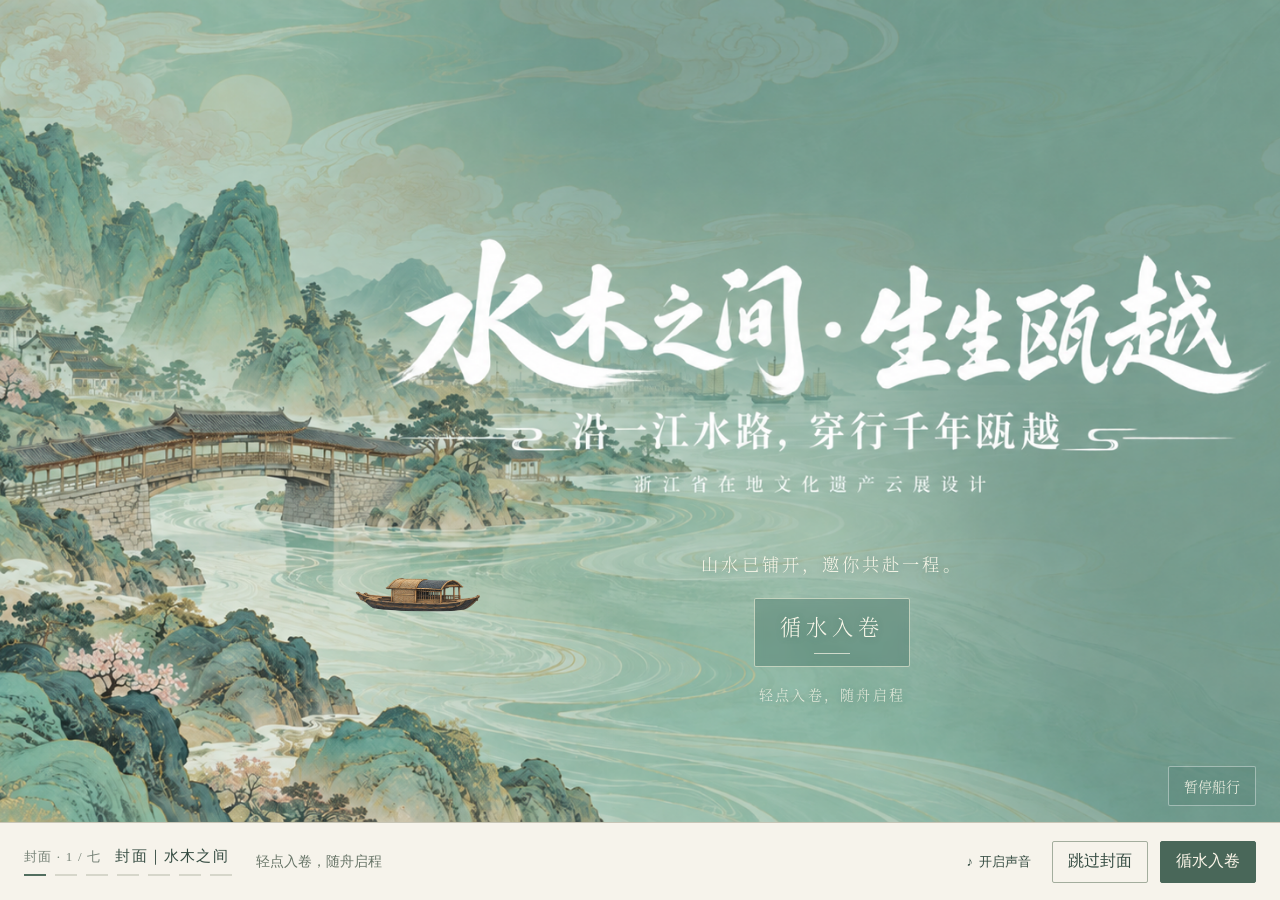
==== index.html @ fab0ccfa "上传完整网站" ====
<!doctype html>
<html lang="zh-CN">
<head>
  <meta charset="utf-8"><meta name="viewport" content="width=device-width,initial-scale=1">
  <meta name="theme-color" content="#609b8f">
  <meta name="description" content="沿一江水路，穿行千年瓯越。从山海序章走入木活字造句体验。">
  <title>水木之间 · 生生瓯越</title>
  <link rel="stylesheet" href="shell.css">
</head>
<body>
<iframe id="journeyFrame" title="瓯越行旅画卷" allow="autoplay; fullscreen" src="cover.html"></iframe>
<footer class="river-nav" aria-label="行旅导航"><div class="route-info"><span id="routeCount">封面 · 1 / 七</span><span id="routeTitle">封面｜水木之间</span><div id="routeDots" class="route-dots" role="progressbar" aria-label="行旅进度" aria-valuemin="1" aria-valuemax="7" aria-valuenow="1" aria-valuetext="封面｜水木之间"></div></div><p id="routeHint" class="route-hint" role="status">轻点入卷，随舟启程</p><div class="route-actions"><button id="soundToggle" type="button" aria-pressed="false">开启声音</button><button id="routePrevious" type="button" hidden>上一程</button><button id="routeSkip" type="button" hidden>跳过本篇</button><button id="routeNext" type="button">循水入卷</button></div></footer>
<script src="journey-audio.js"></script><script src="shell.js"></script>
</body></html>
---- shell.css ----
*{box-sizing:border-box}html,body{margin:0;width:100%;height:100%;overflow:hidden}body{display:flex;flex-direction:column;background:#edf0e8;color:#344b41;font-family:'Songti SC',SimSun,serif}#journeyFrame{display:block;width:100%;flex:1;min-height:0;border:0;background:#94b8a8}.river-nav{flex:none;min-height:78px;padding:12px 24px max(12px,env(safe-area-inset-bottom));display:flex;align-items:center;gap:24px;background:#f6f3eb;border-top:1px solid #c8c6b7;z-index:10}.route-info{min-width:185px;display:grid;grid-template-columns:auto 1fr;gap:8px 14px;align-items:center;font-size:15px;letter-spacing:.08em}#routeCount{font-size:13px;color:#758176}.route-dots{grid-column:1/-1;display:flex;gap:9px}.route-dots i{width:22px;height:2px;background:#d6d6ca}.route-dots i.past{background:#9cae9f}.route-dots i.active{background:#526e5f}.route-hint{flex:1;font-size:14px;line-height:1.7;margin:0;color:#687568}.route-actions{display:flex;align-items:center;gap:12px;flex-shrink:0}button{font:inherit;cursor:pointer;min-height:42px;border:1px solid #a3ad9d;background:transparent;color:inherit;padding:9px 15px;border-radius:2px;white-space:nowrap}button:disabled{opacity:.5;cursor:default}button[hidden]{display:none}#routeNext{background:#496759;color:#fcf6e9;border-color:#496759}#soundToggle{font-size:13px;border-color:transparent;padding:8px}#soundToggle:before{content:'♪';display:inline-block;margin-right:6px}button:focus-visible{outline:2px solid #855e43;outline-offset:3px}@media(max-width:850px){.river-nav{gap:10px;flex-wrap:wrap;padding:10px 14px}.route-info{min-width:0;flex:1;font-size:14px}.route-hint{order:3;flex-basis:100%;font-size:12px;line-height:1.45}.route-actions{gap:6px}button{font-size:13px;padding:8px 10px}#soundToggle{font-size:12px;padding:5px}.route-dots{gap:5px}.route-dots i{width:15px}}@media(max-width:420px){.route-info{font-size:13px;gap:6px}#routeCount{font-size:11px}#routeTitle{max-width:128px}.route-actions{gap:2px}button{padding:7px}#routePrevious{font-size:12px}}
@media(max-width:600px){.route-actions{flex-basis:100%;flex-wrap:wrap;justify-content:flex-end}.route-hint{display:none}#routeNext{flex:1}.route-info{flex-basis:100%}}
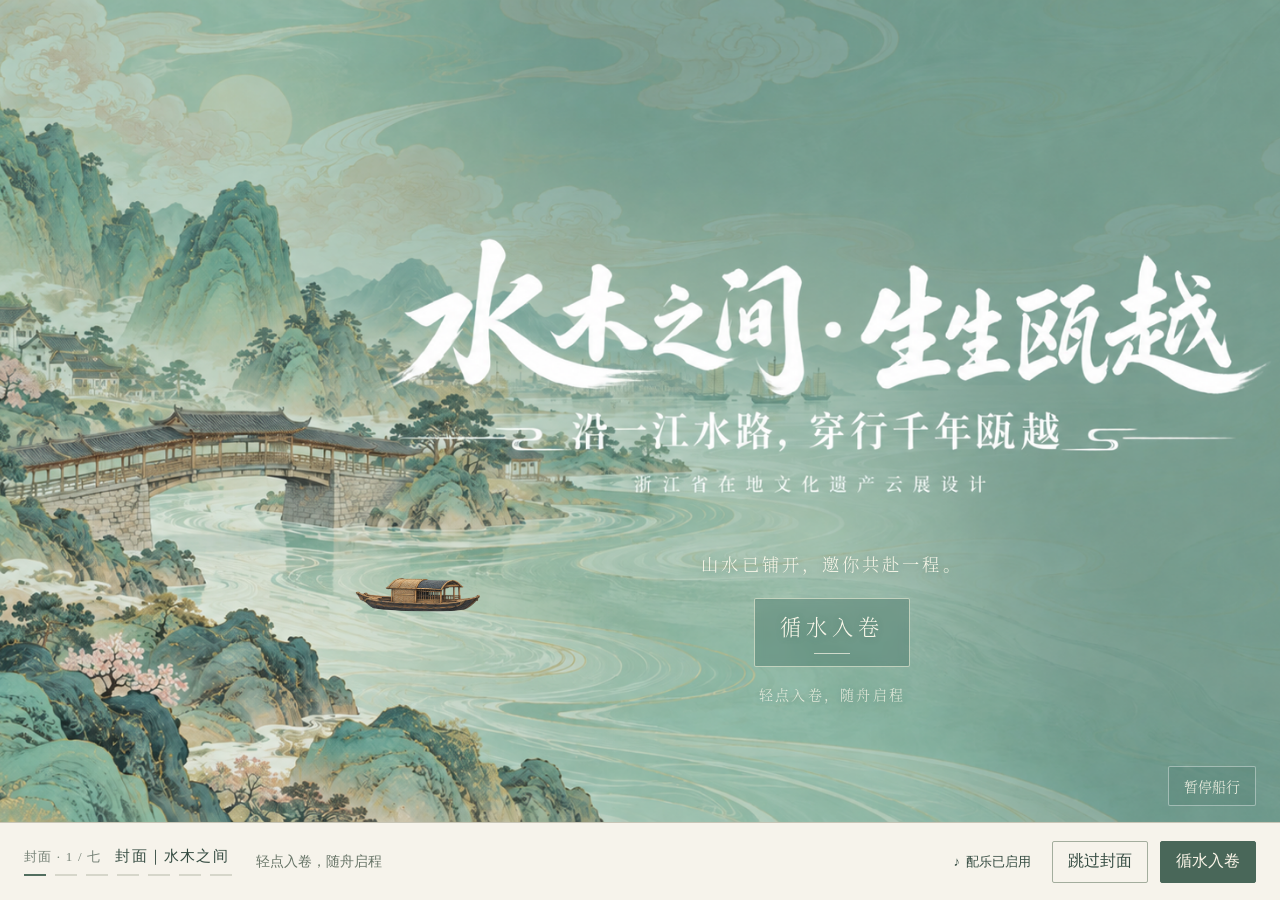
==== commit 51aaf4b8: "优化手机适配与默认音乐" ====
--- a/index.html
+++ b/index.html
@@ -1,14 +1,14 @@
 <!doctype html>
 <html lang="zh-CN">
 <head>
-  <meta charset="utf-8"><meta name="viewport" content="width=device-width,initial-scale=1">
+  <meta charset="utf-8"><meta name="viewport" content="width=device-width,initial-scale=1,viewport-fit=cover">
   <meta name="theme-color" content="#609b8f">
   <meta name="description" content="沿一江水路，穿行千年瓯越。从山海序章走入木活字造句体验。">
   <title>水木之间 · 生生瓯越</title>
-  <link rel="stylesheet" href="shell.css">
+  <link rel="stylesheet" href="shell.css?v=20261013-mobile1">
 </head>
 <body>
 <iframe id="journeyFrame" title="瓯越行旅画卷" allow="autoplay; fullscreen" src="cover.html"></iframe>
 <footer class="river-nav" aria-label="行旅导航"><div class="route-info"><span id="routeCount">封面 · 1 / 七</span><span id="routeTitle">封面｜水木之间</span><div id="routeDots" class="route-dots" role="progressbar" aria-label="行旅进度" aria-valuemin="1" aria-valuemax="7" aria-valuenow="1" aria-valuetext="封面｜水木之间"></div></div><p id="routeHint" class="route-hint" role="status">轻点入卷，随舟启程</p><div class="route-actions"><button id="soundToggle" type="button" aria-pressed="false">开启声音</button><button id="routePrevious" type="button" hidden>上一程</button><button id="routeSkip" type="button" hidden>跳过本篇</button><button id="routeNext" type="button">循水入卷</button></div></footer>
-<script src="journey-audio.js"></script><script src="shell.js"></script>
+<script src="journey-audio.js?v=20261013-mobile1"></script><script src="shell.js?v=20261013-mobile1"></script>
 </body></html>
--- a/shell.css
+++ b/shell.css
@@ -1,2 +1,14 @@
 *{box-sizing:border-box}html,body{margin:0;width:100%;height:100%;overflow:hidden}body{display:flex;flex-direction:column;background:#edf0e8;color:#344b41;font-family:'Songti SC',SimSun,serif}#journeyFrame{display:block;width:100%;flex:1;min-height:0;border:0;background:#94b8a8}.river-nav{flex:none;min-height:78px;padding:12px 24px max(12px,env(safe-area-inset-bottom));display:flex;align-items:center;gap:24px;background:#f6f3eb;border-top:1px solid #c8c6b7;z-index:10}.route-info{min-width:185px;display:grid;grid-template-columns:auto 1fr;gap:8px 14px;align-items:center;font-size:15px;letter-spacing:.08em}#routeCount{font-size:13px;color:#758176}.route-dots{grid-column:1/-1;display:flex;gap:9px}.route-dots i{width:22px;height:2px;background:#d6d6ca}.route-dots i.past{background:#9cae9f}.route-dots i.active{background:#526e5f}.route-hint{flex:1;font-size:14px;line-height:1.7;margin:0;color:#687568}.route-actions{display:flex;align-items:center;gap:12px;flex-shrink:0}button{font:inherit;cursor:pointer;min-height:42px;border:1px solid #a3ad9d;background:transparent;color:inherit;padding:9px 15px;border-radius:2px;white-space:nowrap}button:disabled{opacity:.5;cursor:default}button[hidden]{display:none}#routeNext{background:#496759;color:#fcf6e9;border-color:#496759}#soundToggle{font-size:13px;border-color:transparent;padding:8px}#soundToggle:before{content:'♪';display:inline-block;margin-right:6px}button:focus-visible{outline:2px solid #855e43;outline-offset:3px}@media(max-width:850px){.river-nav{gap:10px;flex-wrap:wrap;padding:10px 14px}.route-info{min-width:0;flex:1;font-size:14px}.route-hint{order:3;flex-basis:100%;font-size:12px;line-height:1.45}.route-actions{gap:6px}button{font-size:13px;padding:8px 10px}#soundToggle{font-size:12px;padding:5px}.route-dots{gap:5px}.route-dots i{width:15px}}@media(max-width:420px){.route-info{font-size:13px;gap:6px}#routeCount{font-size:11px}#routeTitle{max-width:128px}.route-actions{gap:2px}button{padding:7px}#routePrevious{font-size:12px}}
 @media(max-width:600px){.route-actions{flex-basis:100%;flex-wrap:wrap;justify-content:flex-end}.route-hint{display:none}#routeNext{flex:1}.route-info{flex-basis:100%}}
+/* A true viewport-height shell keeps the frame above, not behind, mobile navigation. */
+html,body{height:100%;height:100dvh}#journeyFrame{height:0;flex:1 1 0;min-width:0}
+@media(max-width:600px){
+ .river-nav{min-height:0;gap:8px;padding:8px 12px max(8px,env(safe-area-inset-bottom));align-items:stretch}
+ .route-info{grid-template-columns:auto minmax(0,1fr);gap:5px 10px;font-size:13px;letter-spacing:0;min-width:0}
+ #routeCount{font-size:11px;white-space:nowrap}#routeTitle{max-width:none;overflow-wrap:anywhere}
+ .route-dots{gap:6px}.route-dots i{width:18px}
+ .route-actions{display:flex;flex-wrap:nowrap;flex-basis:100%;width:100%;gap:5px;align-items:stretch}
+ .route-actions button{min-height:44px;font-size:12px;padding:7px 8px;letter-spacing:0}
+ #soundToggle{font-size:11px;padding:7px 4px;min-width:70px}
+ #routePrevious,#routeSkip{flex:none;font-size:12px}#routeNext{min-width:0;white-space:normal;line-height:1.4;flex:1}
+}
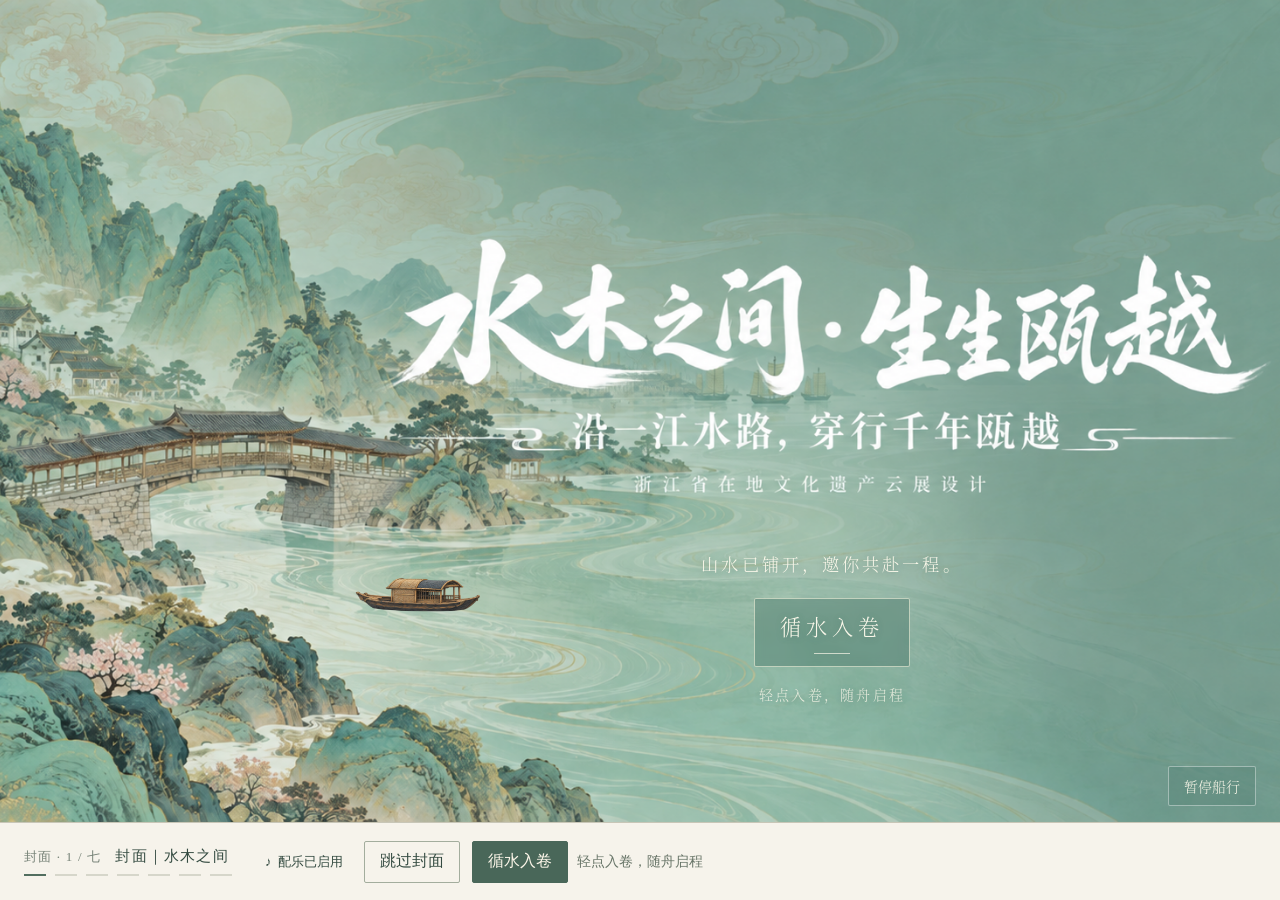
==== commit 79495b5a: "活字" ====
--- a/index.html
+++ b/index.html
@@ -5,10 +5,10 @@
   <meta name="theme-color" content="#609b8f">
   <meta name="description" content="沿一江水路，穿行千年瓯越。从山海序章走入木活字造句体验。">
   <title>水木之间 · 生生瓯越</title>
-  <link rel="stylesheet" href="shell.css?v=20261013-mobile1">
+  <link rel="stylesheet" href="shell.css?v=20261014-layout2">
 </head>
 <body>
-<iframe id="journeyFrame" title="瓯越行旅画卷" allow="autoplay; fullscreen" src="cover.html"></iframe>
+<iframe id="journeyFrame" title="瓯越行旅画卷" allow="autoplay; fullscreen" src="about:blank"></iframe>
 <footer class="river-nav" aria-label="行旅导航"><div class="route-info"><span id="routeCount">封面 · 1 / 七</span><span id="routeTitle">封面｜水木之间</span><div id="routeDots" class="route-dots" role="progressbar" aria-label="行旅进度" aria-valuemin="1" aria-valuemax="7" aria-valuenow="1" aria-valuetext="封面｜水木之间"></div></div><p id="routeHint" class="route-hint" role="status">轻点入卷，随舟启程</p><div class="route-actions"><button id="soundToggle" type="button" aria-pressed="false">开启声音</button><button id="routePrevious" type="button" hidden>上一程</button><button id="routeSkip" type="button" hidden>跳过本篇</button><button id="routeNext" type="button">循水入卷</button></div></footer>
-<script src="journey-audio.js?v=20261013-mobile1"></script><script src="shell.js?v=20261013-mobile1"></script>
+<script src="journey-audio.js?v=20261014-layout2"></script><script src="shell.js?v=20261014-layout2"></script>
 </body></html>
--- a/shell.css
+++ b/shell.css
@@ -1,4 +1,4 @@
-*{box-sizing:border-box}html,body{margin:0;width:100%;height:100%;overflow:hidden}body{display:flex;flex-direction:column;background:#edf0e8;color:#344b41;font-family:'Songti SC',SimSun,serif}#journeyFrame{display:block;width:100%;flex:1;min-height:0;border:0;background:#94b8a8}.river-nav{flex:none;min-height:78px;padding:12px 24px max(12px,env(safe-area-inset-bottom));display:flex;align-items:center;gap:24px;background:#f6f3eb;border-top:1px solid #c8c6b7;z-index:10}.route-info{min-width:185px;display:grid;grid-template-columns:auto 1fr;gap:8px 14px;align-items:center;font-size:15px;letter-spacing:.08em}#routeCount{font-size:13px;color:#758176}.route-dots{grid-column:1/-1;display:flex;gap:9px}.route-dots i{width:22px;height:2px;background:#d6d6ca}.route-dots i.past{background:#9cae9f}.route-dots i.active{background:#526e5f}.route-hint{flex:1;font-size:14px;line-height:1.7;margin:0;color:#687568}.route-actions{display:flex;align-items:center;gap:12px;flex-shrink:0}button{font:inherit;cursor:pointer;min-height:42px;border:1px solid #a3ad9d;background:transparent;color:inherit;padding:9px 15px;border-radius:2px;white-space:nowrap}button:disabled{opacity:.5;cursor:default}button[hidden]{display:none}#routeNext{background:#496759;color:#fcf6e9;border-color:#496759}#soundToggle{font-size:13px;border-color:transparent;padding:8px}#soundToggle:before{content:'♪';display:inline-block;margin-right:6px}button:focus-visible{outline:2px solid #855e43;outline-offset:3px}@media(max-width:850px){.river-nav{gap:10px;flex-wrap:wrap;padding:10px 14px}.route-info{min-width:0;flex:1;font-size:14px}.route-hint{order:3;flex-basis:100%;font-size:12px;line-height:1.45}.route-actions{gap:6px}button{font-size:13px;padding:8px 10px}#soundToggle{font-size:12px;padding:5px}.route-dots{gap:5px}.route-dots i{width:15px}}@media(max-width:420px){.route-info{font-size:13px;gap:6px}#routeCount{font-size:11px}#routeTitle{max-width:128px}.route-actions{gap:2px}button{padding:7px}#routePrevious{font-size:12px}}
+*{box-sizing:border-box}html,body{margin:0;width:100%;height:100%;overflow:hidden}body{display:flex;flex-direction:column;background:#edf0e8;color:#344b41;font-family:'Songti SC',SimSun,serif}#journeyFrame{display:block;width:100%;flex:1;min-height:0;border:0;background:#94b8a8}.river-nav{flex:none;min-height:78px;padding:12px 24px max(12px,env(safe-area-inset-bottom));display:flex;align-items:center;gap:24px;background:#f6f3eb;border-top:1px solid #c8c6b7;z-index:10}.route-info{min-width:185px;display:grid;grid-template-columns:auto 1fr;gap:8px 14px;align-items:center;font-size:15px;letter-spacing:.08em}#routeCount{font-size:13px;color:#758176}.route-dots{grid-column:1/-1;display:flex;gap:9px}.route-dots i{width:22px;height:2px;background:#d6d6ca}.route-dots i.past{background:#9cae9f}.route-dots i.active{background:#526e5f}.route-hint{flex:1;text-align:center;font-size:14px;line-height:1.7;margin:0;color:#687568}.route-actions{display:flex;align-items:center;gap:12px;flex-shrink:0}button{font:inherit;cursor:pointer;min-height:42px;border:1px solid #a3ad9d;background:transparent;color:inherit;padding:9px 15px;border-radius:2px;white-space:nowrap}button:disabled{opacity:.5;cursor:default}button[hidden]{display:none}#routeNext{background:#496759;color:#fcf6e9;border-color:#496759}#soundToggle{font-size:13px;border-color:transparent;padding:8px}#soundToggle:before{content:'♪';display:inline-block;margin-right:6px}button:focus-visible{outline:2px solid #855e43;outline-offset:3px}@media(min-width:851px){.river-nav{position:relative}.route-hint{position:absolute;left:50%;transform:translateX(-50%);width:max-content;max-width:calc(100% - 540px)}}@media(max-width:850px){.route-hint{position:static;transform:none;width:auto;max-width:none}}@media(max-width:850px){.river-nav{gap:10px;flex-wrap:wrap;padding:10px 14px}.route-info{min-width:0;flex:1;font-size:14px}.route-hint{order:3;flex-basis:100%;font-size:12px;line-height:1.45}.route-actions{gap:6px}button{font-size:13px;padding:8px 10px}#soundToggle{font-size:12px;padding:5px}.route-dots{gap:5px}.route-dots i{width:15px}}@media(max-width:420px){.route-info{font-size:13px;gap:6px}#routeCount{font-size:11px}#routeTitle{max-width:128px}.route-actions{gap:2px}button{padding:7px}#routePrevious{font-size:12px}}
 @media(max-width:600px){.route-actions{flex-basis:100%;flex-wrap:wrap;justify-content:flex-end}.route-hint{display:none}#routeNext{flex:1}.route-info{flex-basis:100%}}
 /* A true viewport-height shell keeps the frame above, not behind, mobile navigation. */
 html,body{height:100%;height:100dvh}#journeyFrame{height:0;flex:1 1 0;min-width:0}
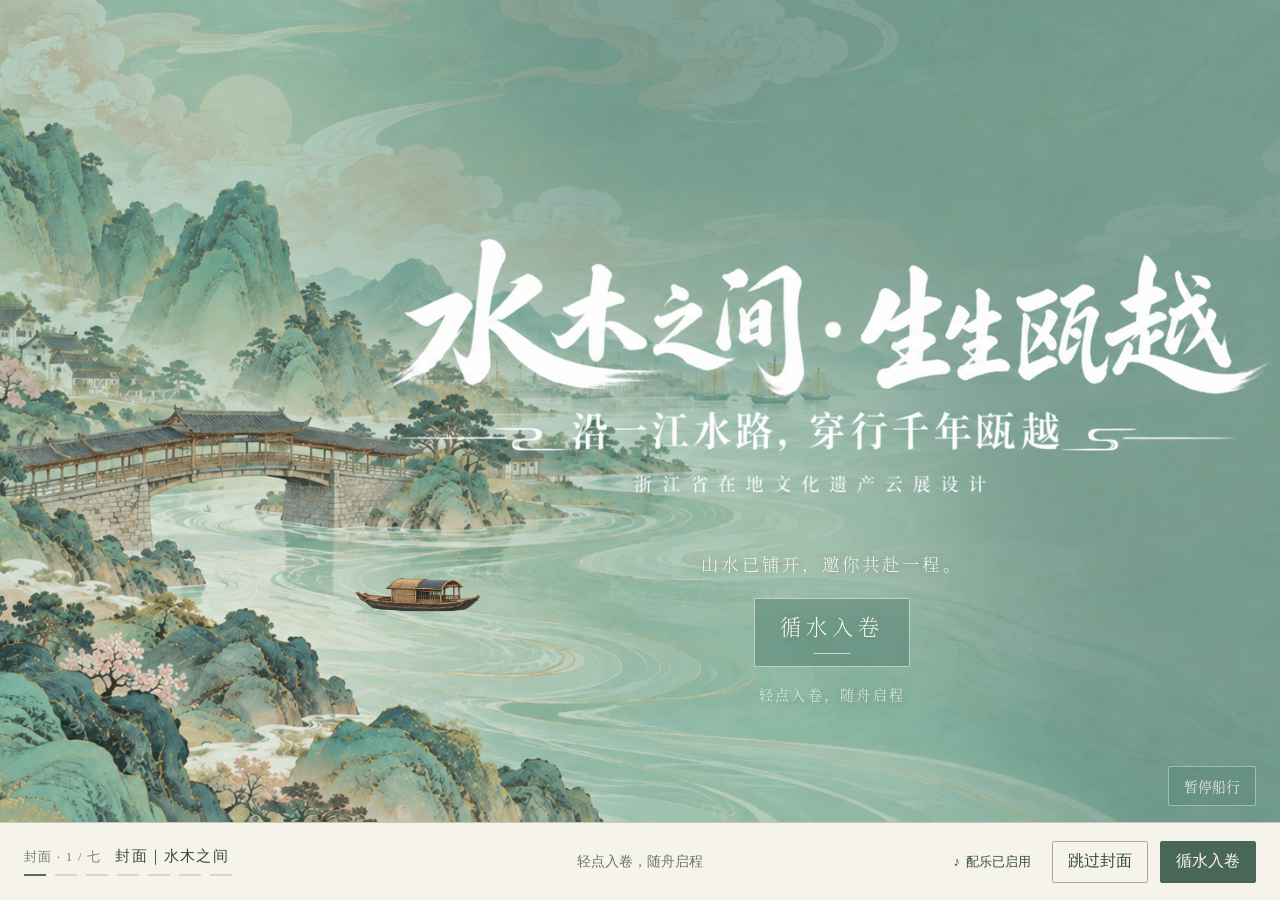
==== commit 17aad1c5: "活字2" ====
--- a/index.html
+++ b/index.html
@@ -5,10 +5,10 @@
   <meta name="theme-color" content="#609b8f">
   <meta name="description" content="沿一江水路，穿行千年瓯越。从山海序章走入木活字造句体验。">
   <title>水木之间 · 生生瓯越</title>
-  <link rel="stylesheet" href="shell.css?v=20261014-layout2">
+  <link rel="stylesheet" href="shell.css?v=20261014-layout3">
 </head>
 <body>
 <iframe id="journeyFrame" title="瓯越行旅画卷" allow="autoplay; fullscreen" src="about:blank"></iframe>
 <footer class="river-nav" aria-label="行旅导航"><div class="route-info"><span id="routeCount">封面 · 1 / 七</span><span id="routeTitle">封面｜水木之间</span><div id="routeDots" class="route-dots" role="progressbar" aria-label="行旅进度" aria-valuemin="1" aria-valuemax="7" aria-valuenow="1" aria-valuetext="封面｜水木之间"></div></div><p id="routeHint" class="route-hint" role="status">轻点入卷，随舟启程</p><div class="route-actions"><button id="soundToggle" type="button" aria-pressed="false">开启声音</button><button id="routePrevious" type="button" hidden>上一程</button><button id="routeSkip" type="button" hidden>跳过本篇</button><button id="routeNext" type="button">循水入卷</button></div></footer>
-<script src="journey-audio.js?v=20261014-layout2"></script><script src="shell.js?v=20261014-layout2"></script>
+<script src="journey-audio.js?v=20261014-layout3"></script><script src="shell.js?v=20261014-layout3"></script>
 </body></html>
--- a/shell.css
+++ b/shell.css
@@ -12,3 +12,5 @@
  #soundToggle{font-size:11px;padding:7px 4px;min-width:70px}
  #routePrevious,#routeSkip{flex:none;font-size:12px}#routeNext{min-width:0;white-space:normal;line-height:1.4;flex:1}
 }
+
+.route-actions{margin-left:auto}.route-hint[hidden]{display:none}
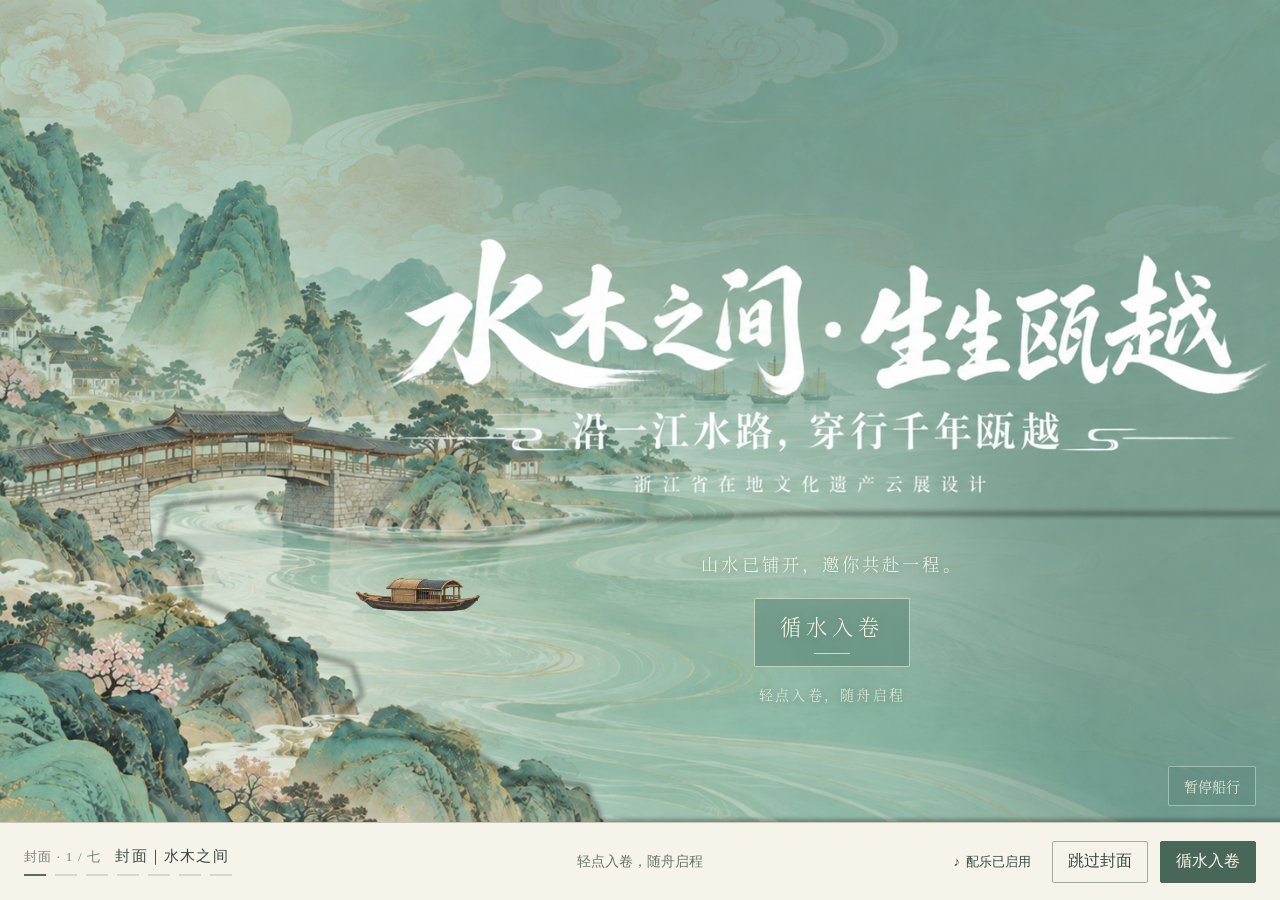
==== commit 540bfb59: "修复全章手机端布局与行舟热点适配" ====
--- a/index.html
+++ b/index.html
@@ -6,7 +6,7 @@
   <meta name="description" content="沿一江水路，穿行千年瓯越。从山海序章走入木活字造句体验。">
   <title>水木之间 · 生生瓯越</title>
   <link rel="stylesheet" href="shell.css?v=20261014-layout3">
-</head>
+<link rel="stylesheet" href="mobile-layout.css?v=20261018-mobile2"><script src="mobile-layout.js?v=20261018-mobile2" defer></script></head>
 <body>
 <iframe id="journeyFrame" title="瓯越行旅画卷" allow="autoplay; fullscreen" src="about:blank"></iframe>
 <footer class="river-nav" aria-label="行旅导航"><div class="route-info"><span id="routeCount">封面 · 1 / 七</span><span id="routeTitle">封面｜水木之间</span><div id="routeDots" class="route-dots" role="progressbar" aria-label="行旅进度" aria-valuemin="1" aria-valuemax="7" aria-valuenow="1" aria-valuetext="封面｜水木之间"></div></div><p id="routeHint" class="route-hint" role="status">轻点入卷，随舟启程</p><div class="route-actions"><button id="soundToggle" type="button" aria-pressed="false">开启声音</button><button id="routePrevious" type="button" hidden>上一程</button><button id="routeSkip" type="button" hidden>跳过本篇</button><button id="routeNext" type="button">循水入卷</button></div></footer>
--- a/mobile-layout.css
+++ b/mobile-layout.css
@@ -0,0 +1,152 @@
+/* The desktop composition is unchanged; mobile controls use document flow. */
+@media(max-width:760px){
+ html[data-mobile-page]{scrollbar-gutter:auto;overflow-x:hidden}
+ html[data-mobile-page] body{max-width:100%;overflow-x:hidden;-webkit-text-size-adjust:100%;text-size-adjust:100%}
+ html[data-mobile-page] input[type=text],html[data-mobile-page] textarea{font-size:16px}
+ html[data-mobile-page] button,html[data-mobile-page] a{touch-action:manipulation}
+ html[data-mobile-page=shell] .river-nav{padding:6px 10px max(6px,env(safe-area-inset-bottom));gap:6px}
+ html[data-mobile-page=shell] .route-info{display:flex;align-items:center;gap:7px;font-size:12px;min-height:18px}
+ html[data-mobile-page=shell] #routeCount{font-size:10px;flex:none}
+ html[data-mobile-page=shell] #routeTitle{font-size:12px;flex:1;min-width:0;overflow:hidden;text-overflow:ellipsis;white-space:nowrap}
+ html[data-mobile-page=shell] .route-dots{display:flex;gap:4px;flex:none}
+ html[data-mobile-page=shell] .route-dots i{width:9px;height:2px}
+ html[data-mobile-page=shell] .route-actions{gap:5px}
+ html[data-mobile-page=shell] .route-actions button{min-height:42px;padding:6px 7px;font-size:12px}
+ html[data-mobile-page=shell] #soundToggle{min-width:58px;font-size:10px;padding-inline:2px}
+ html[data-mobile-page=shell] #routeNext{font-size:12px}
+ html[data-mobile-page=cover] .cover.scene{display:flex;flex-direction:column;height:100dvh;min-height:0;justify-content:flex-start;gap:0;padding:0;overflow-y:auto;background:linear-gradient(#609b8f,#507f73)}
+ html[data-mobile-page=cover] .artboard{position:relative;inset:auto;transform:none;margin:0;width:100%;height:auto;aspect-ratio:1672/941;flex:none;z-index:0;opacity:1}
+ html[data-mobile-page=cover] .backdrop{height:auto;object-fit:contain}
+ html[data-mobile-page=cover] .cover:after,html[data-mobile-page=cover] .mobile-title{display:none}
+ html[data-mobile-page=cover] .invitation{position:relative;inset:auto;transform:none;display:flex;flex:1;flex-direction:column;justify-content:center;align-items:center;width:100%;padding:24px 16px 62px;margin:0;min-height:210px}
+ html[data-mobile-page=cover] .invitation p{font-size:16px;line-height:1.8;margin:0 0 20px;letter-spacing:.08em}
+ html[data-mobile-page=cover] .enter{min-width:184px;min-height:62px;font-size:23px}
+ html[data-mobile-page=cover] .hint{font-size:13px}
+ html[data-mobile-page=prologue] .prologue-copy{padding-bottom:12px}
+ html[data-mobile-page=prologue] .prologue.scene{height:auto;min-height:100dvh;overflow:visible;padding:28px 0 64px}
+ html[data-mobile-page=prologue] .prologue-copy{position:relative;inset:auto;width:calc(100% - 40px);max-width:none;margin:0 20px}
+ html[data-mobile-page=prologue] .prologue .poem{font-size:16px;line-height:1.8}
+ html[data-mobile-page=prologue] .prologue .motion-control{position:relative;float:right;margin:6px 16px;right:auto;bottom:auto}
+ html[data-mobile-page=workshop] .scene{height:auto;min-height:100dvh;display:flex;flex-direction:column;justify-content:center;gap:22px;background:#d8c8a9;padding:16px 0 22px}
+ html[data-mobile-page=workshop] body{overflow-y:auto}
+ html[data-mobile-page=workshop] .journey-back{position:relative;left:auto;top:auto;align-self:flex-start;margin:0 14px;font-size:12px;padding:9px 12px}
+ .mobile-workshop-art{position:relative;width:100%;aspect-ratio:1672/941;flex:none;overflow:hidden}
+ html[data-mobile-page=workshop] .scene-image,html[data-mobile-page=workshop] .boat-image{object-position:center;object-fit:cover}
+ html[data-mobile-page=workshop] .type-hotspot{left:8%;top:42%;width:34%;height:48%;transform:none}
+ html[data-mobile-page=workshop] .guide{position:relative;left:auto;right:auto;top:auto;bottom:auto;align-self:center;width:calc(100% - 36px);max-width:380px;margin:0;transform:none;animation:none;font-size:16px;opacity:1}
+ html[data-mobile-page=workshop] .guide-label{font-size:16px;white-space:normal}
+ html[data-mobile-page=workshop] .motion-toggle{position:relative;right:auto;bottom:auto;align-self:flex-end;margin:0 16px;min-height:40px;color:#334c3d;background:#f5ead5}
+ html[data-mobile-page=workshop] .cloud-canvas{display:none}
+ html[data-mobile-page=wood-intro] .tabs,html[data-mobile-page=bridge] .tabs{overflow-x:auto;overscroll-behavior-x:contain}
+ html[data-mobile-page=wood-intro] button,html[data-mobile-page=bridge] button{min-height:40px}
+ html[data-mobile-page=woodtype] .category-tabs button,html[data-mobile-page=woodtype] .workbench-tabs button{min-height:38px}
+ html[data-mobile-page=woodtype] .mobile-stage-controls button,html[data-mobile-page=woodtype] .print-btn{min-height:44px}
+ html[data-mobile-page=woodtype] .controls{flex-wrap:wrap;gap:6px}
+ html[data-mobile-page=woodtype] .controls button,html[data-mobile-page=woodtype] .alignment-controls button{min-height:36px}
+ html[data-mobile-page=woodtype] .alignment-controls{flex-wrap:wrap}
+ html[data-mobile-page=woodtype] .custom-form input{min-width:0;font-size:16px}
+ html[data-mobile-page=woodtype] .ink-dialog{width:calc(100vw - 20px);max-height:calc(100dvh - 20px);padding:16px;overflow:auto}
+ html[data-mobile-page=woodtype] .ink-dialog-head{position:sticky;top:-16px;z-index:2;background:#ece0ca;padding:8px 0}
+ html[data-mobile-page=woodtype] .ink-dialog-head button,html[data-mobile-page=woodtype] .ink-dialog-actions button{min-height:44px}
+ html[data-mobile-page=woodtype] .preset-list{flex-wrap:wrap;gap:5px}
+ html[data-mobile-page=woodtype] .preset-list button{font-size:12px;min-height:36px}
+ html[data-mobile-page=opera]{scroll-snap-type:none}
+ html[data-mobile-page=opera] header{position:relative;padding:12px 16px;min-height:56px;background:#101813}
+ html[data-mobile-page=opera] .brand{font-size:17px}
+ html[data-mobile-page=opera] .brand span{line-height:1.5}
+ html[data-mobile-page=opera] .stage-viewport{display:flex;flex-direction:column;overflow:visible;height:auto;min-height:0}
+ html[data-mobile-page=opera] .stage-box{position:relative;inset:auto;transform:none;order:0;width:100%!important;height:auto!important;aspect-ratio:16/9;flex:none}
+ html[data-mobile-page=opera] .stage{aspect-ratio:16/9;height:auto;width:100%}
+ html[data-mobile-page=opera] .layer.stage-bg{object-fit:contain}
+ html[data-mobile-page=opera] .stage-caption{position:relative;inset:auto;order:1;max-width:none;margin:8px 12px 0;padding:9px 12px;font-size:11px;background:#1b251e;gap:2px;pointer-events:auto}
+ html[data-mobile-page=opera] .stage-caption strong{font-size:12px}
+ html[data-mobile-page=opera] .stage-caption span,html[data-mobile-page=opera] .stage-caption small{font-size:11px;line-height:1.55}
+ html[data-mobile-page=opera] .subtitles{order:2;min-height:0;position:static;margin:8px 12px 0;width:auto}
+ html[data-mobile-page=opera] .subtitles:has(#line:empty){display:none}
+ html[data-mobile-page=opera] .stage-viewport .transport{position:static;transform:none;order:3;display:grid;grid-template-columns:repeat(4,minmax(0,1fr));width:calc(100% - 24px);margin:10px auto 0;padding:9px;gap:6px;border-radius:8px}
+ html[data-mobile-page=opera] .transport .seek{grid-column:1/-1;min-width:0;gap:8px;margin:0 0 4px;order:0}
+ html[data-mobile-page=opera] .seek span{font-size:12px;flex:none}
+ html[data-mobile-page=opera] .seek input{min-width:0}
+ html[data-mobile-page=opera] .transport button{min-width:0!important;min-height:44px;font-size:11px;padding:6px 3px}
+ html[data-mobile-page=opera] .stage-viewport .play-markers{position:static;transform:none;order:4;margin:10px 12px 0;width:calc(100% - 24px)}
+ html[data-mobile-page=opera] .play-markers button{min-height:42px;font-size:11px}
+ html[data-mobile-page=opera] .stage-viewport .character-guide{position:static;transform:none;order:5;margin:12px;max-width:none;width:auto}
+ html[data-mobile-page=opera] .character-guide-story{font-size:13px;line-height:1.8}
+ html[data-mobile-page=opera] .character-choice{min-height:42px}
+ html[data-mobile-page=opera] .stage-viewport #status{position:static;transform:none;order:6;margin:10px 16px;font-size:12px;line-height:1.7}
+ html[data-mobile-page=opera] .shade span{font-size:15px;letter-spacing:.08em}
+ html[data-mobile-page=opera] .heading{min-height:0;padding:28px 8px}
+ html[data-mobile-page=opera] .prologue-panel{max-height:calc(100dvh - 20px);overflow-y:auto}
+ html[data-mobile-page=opera] .costume-choices{grid-template-columns:1fr}
+ html[data-mobile-page=opera] .costume-person{height:auto;min-height:78px}
+ html[data-mobile-page=opera] .prologue-actions button{min-height:44px}
+ html[data-mobile-page=sea] body{overflow-y:auto}
+ html[data-mobile-page=sea] .app{height:auto;min-height:100dvh;overflow:visible}
+ html[data-mobile-page=sea] .experience{flex:none;height:auto;min-height:0;overflow:visible}
+ html[data-mobile-page=sea] .visual-area{height:auto;display:block;flex:none;overflow:visible;max-height:none;min-height:0;aspect-ratio:auto}
+ html[data-mobile-page=sea] .stage{position:relative;inset:auto;transform:none;width:100%!important;height:auto!important;aspect-ratio:16/9;max-height:none;overflow:hidden}
+ html[data-mobile-page=sea] .chapter-nav{scrollbar-width:thin;overflow-x:auto;flex-wrap:nowrap}
+ html[data-mobile-page=sea] .chapter-link{min-height:42px;font-size:11px;flex:none;padding:7px 9px}
+ html[data-mobile-page=sea] .intro-inner{padding:28px 20px;max-height:calc(100dvh - 24px);overflow:auto}
+ html[data-mobile-page=sea] .intro h2{font-size:40px;letter-spacing:.14em}
+ html[data-mobile-page=sea] .intro-description{font-size:14px;line-height:1.8}
+ .mobile-sea-reading{position:relative;z-index:1;display:flex;flex-direction:column;gap:12px;padding:16px;background:#f1e8d7;color:#183a40}
+ .mobile-sea-reading .paper-poem{position:static;order:5;flex-direction:column;gap:4px;padding:10px 0;border:0;box-shadow:none;color:#786749}
+ .mobile-sea-reading .paper-poem:before,.mobile-sea-reading .paper-poem:after{display:none}
+ .mobile-sea-reading .paper-poem p{writing-mode:horizontal-tb;padding:0;max-height:none;font-size:12px;letter-spacing:.08em;color:inherit}
+ .mobile-sea-reading .paper-poem-line{font-size:16px!important;font-weight:400}
+ .mobile-sea-reading .painting-title{position:static;order:0;max-width:none;padding:0;background:none;animation:none!important;opacity:1!important;visibility:visible!important;translate:none}
+ .mobile-sea-reading .painting-title h1{font-size:24px;margin:5px 0}
+ .mobile-sea-reading .painting-title p{display:block;font-size:14px;line-height:1.7}
+ .mobile-sea-reading .painting-title #chapterEyebrow{font-size:11px}
+ .mobile-sea-reading .painting-action,.mobile-sea-reading .painting-next,.mobile-sea-reading .painting-skip{position:static!important;left:auto!important;top:auto!important;transform:none;order:1;width:auto;height:auto;min-height:44px;padding:10px 16px;border-radius:4px;animation:none;box-shadow:none;background:#17383e;color:#fff2dc;font-size:14px}
+ .mobile-sea-reading .painting-action:before,.mobile-sea-reading .painting-action:after{display:none}
+ .mobile-sea-reading .hotspot-layer{position:static;order:2;display:flex;flex-wrap:wrap;gap:8px;pointer-events:auto}
+ .mobile-sea-reading .hotspot,.mobile-sea-reading .ship-ripple{position:static!important;transform:none!important;min-height:40px;width:auto;height:auto;padding:8px 10px;border-radius:4px;font-size:12px;line-height:1.4;flex:none;background:#e5dcc7;color:#183a40;border:1px solid #a9936c;box-shadow:none}
+ .mobile-sea-reading .ship-ripple:before,.mobile-sea-reading .ship-ripple:after{display:none}
+ .mobile-sea-reading .ship-ripple i{display:none}
+ .mobile-sea-reading .ship-ripple span{position:static;transform:none;display:block;padding:0;background:none;color:inherit;font-size:12px;white-space:normal}
+ .mobile-sea-reading .painting-action>span{font-size:14px}
+ .mobile-sea-reading .painting-tools{position:static;order:3;display:flex;gap:8px}
+ .mobile-sea-reading .painting-tools button{min-height:40px;flex:1;border-radius:4px;font-size:12px}
+ .mobile-sea-reading .painting-status{position:static;order:4;max-width:none;margin:0;font-size:12px;background:transparent;padding:0}
+ html[data-mobile-page=sea] .modal-backdrop{padding:10px}
+ html[data-mobile-page=sea] .knowledge-panel{max-height:calc(100dvh - 20px);overflow-y:auto;width:100%}
+ html[data-mobile-page=sea] .knowledge-art{min-height:0;padding:12px}
+ html[data-mobile-page=sea] .knowledge-body{padding:24px 18px}
+ html[data-mobile-page=sea] .knowledge-body h2{font-size:22px}
+ html[data-mobile-page=sea] .knowledge-body p{font-size:15px;line-height:1.8}
+ html[data-mobile-page=sea] .close-button{position:sticky;top:8px;justify-self:end;grid-column:1/-1;margin:8px 8px -46px 0;z-index:4;background:#f9f2df;min-height:42px;min-width:42px}
+ html[data-mobile-page=sea] .ship-sheet{height:calc(100dvh - 20px);max-height:calc(100dvh - 20px);padding:16px}
+ html[data-mobile-page=sea] .ship-backdrop{padding:10px}
+ html[data-mobile-page=sea] .ship-close{width:44px;height:44px;top:8px;right:8px}
+ html[data-mobile-page=sea] .ship-tabs button,html[data-mobile-page=sea] .ship-footer button,html[data-mobile-page=sea] .ship-image-tabs button{min-height:42px}
+ html[data-mobile-page=sea] .ending.visible{position:fixed;inset:0;z-index:25;padding:12px}
+ html[data-mobile-page=sea] .ending-content{width:100%;max-height:calc(100dvh - 24px);padding:22px}
+ html[data-mobile-page=sea] .ending-summary,html[data-mobile-page=sea] .ending-next p{font-size:14px;line-height:1.8}
+ html[data-mobile-page=present] .masthead{left:16px;top:18px}
+ html[data-mobile-page=present] .title-block{top:20%;left:16px}
+ html[data-mobile-page=present] .title-block h1{font-size:27px}
+ html[data-mobile-page=present] .flow-control{right:8px;max-width:88px;top:32%}
+ html[data-mobile-page=present] .flow-control label{font-size:12px}
+ html[data-mobile-page=present] .flow-control small{font-size:10px}
+ html[data-mobile-page=present] .story-trigger{bottom:18px;max-width:calc(100% - 32px);min-height:48px}
+ html[data-mobile-page=present] .motion-toggle{bottom:110px;font-size:11px}
+ html[data-mobile-page=present] .story-content{padding:65px 20px 26px}
+ html[data-mobile-page=present] .story-line{font-size:18px;line-height:1.8}
+ html[data-mobile-page=finale] .final-scene{display:block;height:auto;overflow:visible;min-height:100dvh;padding:0 0 20px}
+ html[data-mobile-page=finale] .final-stage{width:100%;display:flex;flex-direction:column;gap:16px;aspect-ratio:auto}
+ html[data-mobile-page=finale] .final-art{width:100%;flex:none}
+ .mobile-final-reading{padding:0 20px;text-align:left}
+ .mobile-final-reading h1{font-size:28px;letter-spacing:.12em;font-weight:400;text-align:center;margin:2px 0 10px}
+ .mobile-final-reading p{font-size:15px;line-height:1.9;margin:8px 0}
+ .mobile-final-reading .mobile-final-lead{text-align:center;font-size:17px}
+ html[data-mobile-page=finale] .poetry{position:relative;inset:auto;width:calc(100% - 28px);margin:0 auto;padding:20px 16px;gap:12px}
+ html[data-mobile-page=finale] .original-phrase{font-size:25px;line-height:1.65}
+ html[data-mobile-page=finale] .poetry button{font-size:16px;min-height:44px}
+ html[data-mobile-page=finale] .final-nav{position:relative;inset:auto;margin:20px 16px 0}
+ html[data-mobile-page=wood-intro] dialog,html[data-mobile-page=bridge] .image-lightbox{width:calc(100vw - 20px);max-width:calc(100vw - 20px);max-height:calc(100dvh - 20px);overflow:auto;padding:12px}
+ html[data-mobile-page=wood-intro] .photo-dialog-head{position:sticky;top:-12px;z-index:2;background:#f1e8d6;padding:8px 0;gap:10px}
+ html[data-mobile-page=bridge] .image-lightbox>button{position:sticky;top:0;z-index:2;min-height:44px;background:#ede3cf}
+}
+@media(min-width:761px){.mobile-final-reading{display:none}.mobile-sea-reading{display:contents}.mobile-workshop-art{display:contents}}
